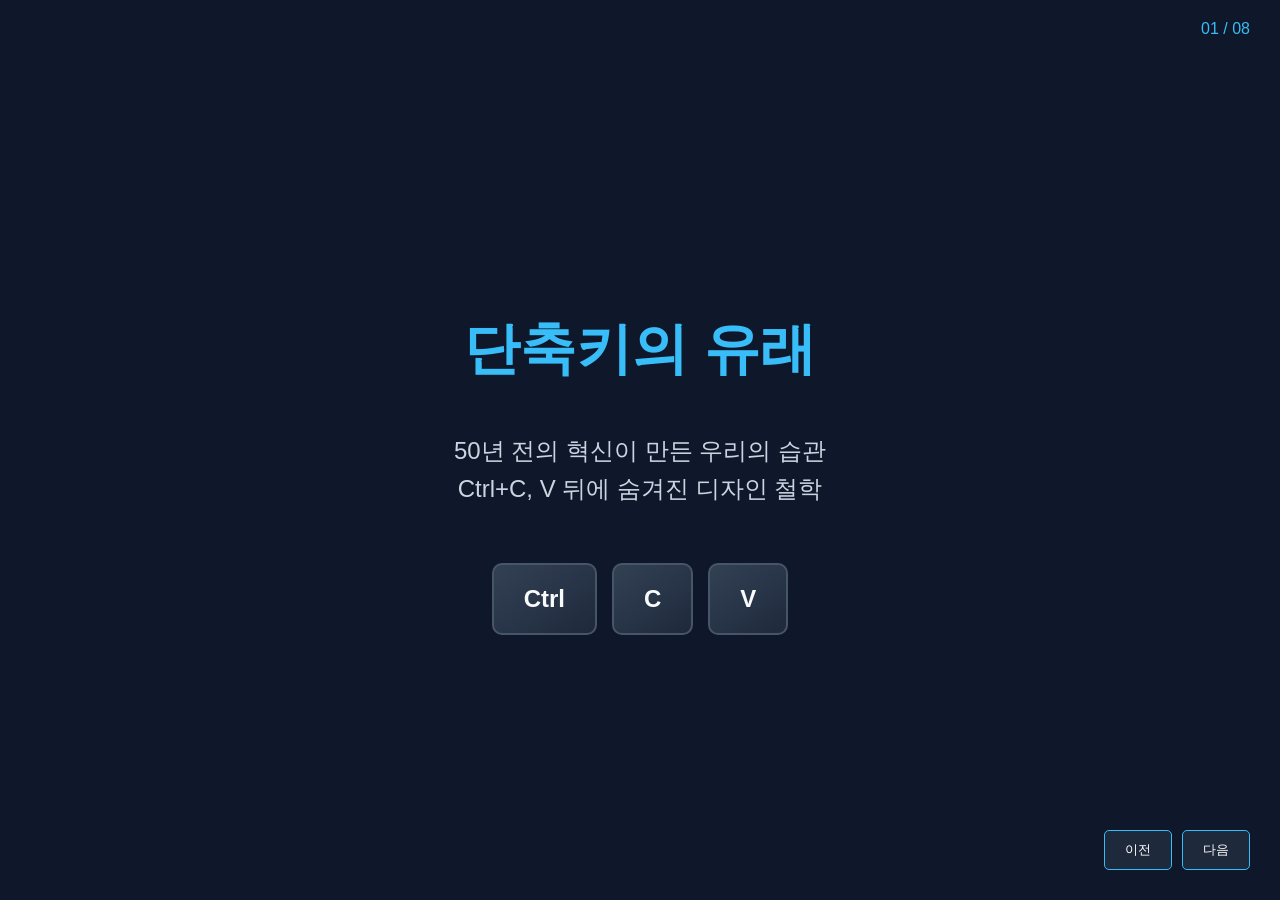
==== html/01_shortcut.html @ 4b8b97ea "Add files via upload" ====
<!DOCTYPE html>
<html lang="ko">
<head>
    <meta charset="UTF-8">
    <meta name="viewport" content="width=device-width, initial-scale=1.0">
    <title>단축키의 유래와 디자인 철학</title>
    <link rel="stylesheet" href="../css/01_shortcut.css"></link>
    <link rel="icon" type="image/png" href="https://cdn-icons-png.flaticon.com/512/8982/8982249.png"></link>
</head>
<!--<body !--onclick="nextSlide()">-->
<body>
    <div class="container">
        <!-- Slide 1 -->
        <section class="active">
            <div class="slide-number">01 / 08</div>
            <h1>단축키의 유래</h1>
            <p>50년 전의 혁신이 만든 우리의 습관<br>Ctrl+C, V 뒤에 숨겨진 디자인 철학</p>
            <!--<div class="key-container">
                <span class="shake-emoji" style="animation-delay: 0s;"> <div class="key">Ctrl</div></span>
                <span class="shake-emoji" style="animation-delay: 0.15s;"> <div class="key">C</div></span>
                <span class="shake-emoji" style="animation-delay: 0.3s;"> <div class="key">V</div></span>
            </div>
            -->
            <div class="key-container">
                <span class="shake-emoji" style="animation-delay: 0s; animation-duration: 1.5s;">
                    <div class="key">Ctrl</div>
                </span>
                <span class="shake-emoji" style="animation-delay: 0.1s; animation-duration: 2.0s;">
                    <div class="key">C</div>
                </span>
                <span class="shake-emoji" style="animation-delay: 0.3s; animation-duration: 2.5s;">
                    <div class="key">V</div>
                </span>
            </div>
        </section>

        <!-- Slide 2 -->
        <section>
            <div class="slide-number">02 / 08</div>
            <h2>왜 창 닫기는 Ctrl + W일까?</h2>
            <p>직관성과 안전성의 조화</p>
            <ul style="list-style:none; font-size: 1.5rem; line-height: 2.5;">
                <li>🪟 <span class="highlight">Window:</span> 창의 첫 글자</li>
                <li>🙌 <span class="highlight">접근성:</span> 왼손 조작 최적화 위치</li>
                <li>🦺 <span class="highlight">안전성:</span> 전체 종료와의 거리 두기</li>
            </ul>
        </section>

        <!-- Slide 03 -->
        <section>
            <div class="slide-number">03 / 08</div>
            <h2>미래의 탄생지, 제록스 파크(PARC)</h2>
            <p>단순한 연구소가 아닌, 현대 PC의 '유전자'가 설계된 곳입니다.</p>
            <div style="display: flex; gap: 40px; margin-top: 20px;">
                <div style="text-align: center;">
                    <div class ="vibrate-emoji" style="font-size: 3rem;">🖨️</div>
                    <div class="highlight">레이저 프린터</div>
                </div>
                <div style="text-align: center;">
                    <span class="shake-emoji"><div style="font-size: 3rem;">🖱️</div></span>
                    <div class="highlight">마우스</div>
                </div>
                <div style="text-align: center;">
                    <div class="pulse-emoji" style="font-size: 3rem;">🖼️</div>
                    <div class="highlight">그래픽 화면</div>
                </div>
            </div>
            <p style="margin-top:30px; font-size: 1.1rem; color: #94a3b8;">
                우리가 쓰는 모든 인터페이스의 기틀,<br> 
                <strong class="hover-target">
                    '제록스 알토(Alto)'
                    <img src="https://cdn.arstechnica.net/wp-content/uploads/2016/06/11400989606_a7964d27bb_k.jpg" alt="Xerox Alto" class="hover-image">
                </strong><br>
                가 이곳에서 탄생했습니다.
            </p>
        </section>

        <!-- Slide 04 -->
        <section>
            <div class="slide-number">04 / 08</div>
            <h2>단축키의 아버지, 래리 테슬러</h2>
            <p>"사용자를 모드(Mode)에 가두지 마라"</p>
            <div class="key" style="margin-top:20px; color:var(--accent-color); font-size: 2.5rem; padding: 30px 50px;">NO MODES</div>
            <p style="margin-top:20px;">
                복잡한 명령어가 아닌, 인간의 습관을 닮은 <br>
                <strong>'복사(C)'와 '붙여넣기(V)'</strong>를 세상에 제안했습니다.
            </p>
        </section>

        <!-- Slide 05 -->
        <section>
            <div class="slide-number">05 / 08</div>
            <h2 style="border-left: 5px solid #fbbf24;">"이건 황금 노다지입니다!"</h2>
            <p>1979년, 제록스 파크를 방문한 스티브 잡스의 충격</p>
            <div style="background: rgba(255,255,255,0.05); padding: 30px; border-radius: 15px; border-left: 5px solid #fbbf24; margin-top: 20px;">
                <p class="curtain-reveal" style="font-style: italic; font-size: 1.4rem; text-align: left;"><strong>
                    "당신들은 지금 황금 노다지 위에 앉아 있는데, <br>
                    왜 이걸 활용하지 않는 겁니까?"
                </p></strong>
            </div>
            <p style="margin-top:20px;">
                연구실에 잠들어 있던 단축키가
                <br>
                <strong style="font-size: 40px" class="hover-target">애플 매킨토시
                <img src="https://upload.wikimedia.org/wikipedia/commons/7/79/Computer_macintosh_128k%2C_1984_%28all_about_Apple_onlus%29.jpg" alt="Apple_Macintosh" class="hover-image">
                </strong>
                <br>
                를 통해 전 세계로 퍼져나가는 순간이었습니다.
            </p>
        </section>

        <!-- Slide 6 -->
        <section>
            <div class="slide-number">06 / 08</div>
            <h2>황금의 삼각지대: Z, X, C, V</h2>
            <p>인간의 오랜 습관을 키보드에 이식하다</p>
            <div class="key-container">
                <div class="key">Z</div><div class="key">X</div><div class="key">C</div><div class="key">V</div>
            </div>
            <p style="margin-top:30px; font-size: 1.2rem;">비상구(Z), 가위(X), 복사(C), 삽입(V)</p>
        </section>

        <!-- Slide 7 -->
        <section>
            <div class="slide-number">07 / 08</div>
            <h2>Ctrl vs Alt</h2>
            <p>조종사와 부조종사</p>
            <table style="width: 70%; margin-top: 30px; text-align: center; font-size: 1.2rem;">
                <tr style="border-bottom: 2px solid var(--accent-color);">
                    <th style="padding: 15px;">구분</th>
                    <th>Ctrl (조종사)</th>
                    <th>Alt (부조종사)</th>
                </tr>
                <tr>
                    <td style="padding: 15px;" class="highlight">역할</td>
                    <td>데이터 편집</td>
                    <td>시스템 조작</td>
                </tr>
                <tr>
                    <td style="padding: 15px;" class="highlight">명령 성격</td>
                    <td>"이 내용을 이렇게 바꿔!"</td>
                    <td>"이 프로그램을 이렇게 해!"</td>
                </tr>
                <tr>
                    <td style="padding: 15px;" class="highlight">주요 조합</td>
                    <td>Z, X, C, V, S, F</td>
                    <td>Tab, F4, Enter, Menu Access</td>
                </tr>
            </table>
        </section>

        <!-- Slide 8 -->
        <section>
            <div class="slide-number">08 / 08</div>
            
            <div class="curtain-reveal" style="max-width: 900px; border-left: 2px solid #fbbf24; padding-left: 30px;">
                <p style="font-style: italic; font-size: 2rem; line-height: 1.5; margin-bottom: 25px; text-align: left; color: var(--text-color); ">
                    <strong>"가장 깊은 가치를 지닌 기술은 사라지는 기술이다.<br>
                    그것은 일상의 짜임새 속에 녹아들어 우리가 구별할 수 없게 된다."</strong>
                </p>
                
                <p style="font-style: italic; font-size: 1rem; text-align: right; color: #64748b; margin-top: 5px;">
                    -마크 바이저 (Mark Weiser, PARC 최고기술책임자)
                </p>
            </div>
        </section>
    </div>

    <!--<div class="hint">방향키(← →)를 사용하세요</div>-->
    
    <div class="controls">
        <button class="btn" onclick="prevSlide(event)">이전</button>
        <button class="btn" onclick="nextSlide(event)">다음</button>
    </div>

    <script>
        let currentSlide = 0;
        const slides = document.querySelectorAll('section');

        function showSlide(index) {
            slides.forEach(s => s.classList.remove('active'));
            slides[index].classList.add('active');
        }

        function nextSlide(e) {
            if (e) e.stopPropagation();
            if (currentSlide < slides.length - 1) {
                currentSlide++;
                showSlide(currentSlide);
            }
        }

        function prevSlide(e) {
            if (e) e.stopPropagation();
            if (currentSlide > 0) {
                currentSlide--;
                showSlide(currentSlide);
            }
        }

        // 키보드 제어
        document.addEventListener('keydown', (e) => {
            if (e.key === 'ArrowRight' || e.key === ' ') nextSlide();
            if (e.key === 'ArrowLeft') prevSlide();
        });
    </script>
</body>
</html>
---- css/01_shortcut.css ----
:root {
    --bg-color: #0f172a;
    --card-bg: #1e293b;
    --accent-color: #38bdf8;
    --text-color: #f8fafc;
}
body, html {
    margin: 0; padding: 0;
    font-family: 'Pretendard', sans-serif;
    background-color: var(--bg-color);
    color: var(--text-color);
    overflow: hidden; /* 스크롤바 제거 */
}
.container {
    width: 100vw;
    height: 100vh;
    position: relative;
}
section {
    position: absolute;
    top: 0; left: 0;
    width: 100%; height: 100%;
    display: flex;
    flex-direction: column;
    justify-content: center;
    align-items: center;
    padding: 40px;
    box-sizing: border-box;
    opacity: 0;
    visibility: hidden;
    transition: opacity 0.5s ease-in-out;
}
section.active {
    opacity: 1;
    visibility: visible;
}
.slide-number {
    position: absolute; top: 20px; right: 30px;
    font-size: 1rem; color: var(--accent-color);
}
h1 { font-size: 3.5rem; margin-bottom: 20px; color: var(--accent-color); text-align: center; }
h2 { font-size: 2.5rem; margin-bottom: 30px; border-left: 5px solid var(--accent-color); padding-left: 15px; }
p { font-size: 1.5rem; line-height: 1.6; max-width: 1000px; text-align: center; color: #cbd5e1; }

/* 키보드 키 디자인 */
.key-container { display: flex; gap: 15px; margin-top: 30px; }
.key {
    background: linear-gradient(145deg, #334155, #1e293b);
    border: 2px solid #475569;
    border-radius: 10px;
    padding: 20px 30px;
    font-size: 1.5rem;
    font-weight: bold;
    box-shadow: 0 4px 0 #0f172a;
}
.highlight { color: var(--accent-color); font-weight: bold; }

/* 컨트롤 버튼 */
.controls {
    position: fixed; bottom: 30px; right: 30px;
    display: flex; gap: 10px; z-index: 100;
}
.btn {
    background: var(--card-bg);
    color: white; border: 1px solid var(--accent-color);
    padding: 10px 20px; cursor: pointer; border-radius: 5px;
    transition: 0.3s;
}
.btn:hover { background: var(--accent-color); color: var(--bg-color); }

.hint {
    position: fixed; bottom: 30px; left: 30px;
    font-size: 0.8rem; color: #64748b;
}

.hover-target {
    position: relative;            cursor: pointer;
}

.hover-image {
    display: none;
    position: absolute;
    bottom: 100%;
    left: 50%;
    transform: translateX(-50%);
    width: 650px;
    border-radius: 10px;
    box-shadow: 0 10px 15px rgba(0,0,0,0.2);
    z-index: 10;
}

.hover-target:hover .hover-image {
    display: block;
}

.vibrate-emoji {
  display: inline-block;
  animation: vibrate 0.3s infinite;
}

@keyframes vibrate {
    0% { transform: translate(0); }
    20% { transform: translate(-1px, 0px); }
    40% { transform: translate(1px, 0px); }
    60% { transform: translate(-1px, 0px); }
    80% { transform: translate(1px, 0px); }
    100% { transform: translate(0); }
}

.shake-emoji {
  display: inline-block;
  animation: tilt-shake 2.0s infinite;
}

@keyframes tilt-shake {
    0%   { transform: translate(0, 0) rotate(0deg); }
    10%  { transform: translate(-3px, -1px) rotate(-2deg); }
    20%  { transform: translate(2px, 1px) rotate(3deg); }
    30%  { transform: translate(-1px, 3px) rotate(-1deg); }
    40%  { transform: translate(3px, -2px) rotate(2deg); }
    50%  { transform: translate(-2px, -3px) rotate(-3deg); }
    60%  { transform: translate(1px, 2px) rotate(1deg); }
    70%  { transform: translate(-3px, 1px) rotate(-2deg); }
    80%  { transform: translate(2px, -1px) rotate(3deg); }
    90%  { transform: translate(-1px, -2px) rotate(-1deg); }
    100% { transform: translate(0, 0) rotate(0deg); }
}

.pulse-emoji {
  display: inline-block;
  animation: pulse 0.6s infinite ease-in-out;
}

@keyframes pulse {
  0% { transform: scale(1); }
  50% { transform: scale(1.15); }
  100% { transform: scale(1); }
}

.curtain-reveal {
    clip-path: inset(0 100% 0 0);
    display: inline-block;
}

section.active .curtain-reveal {
    animation: curtain-open 2s forwards;
    animation-delay: 1.0s;
}

@keyframes curtain-open {
    from{
        clip-path: inset(0 100% 0 0);
    }
    to{
        clip-path: inset(0 -5% 0 0);
    }
}
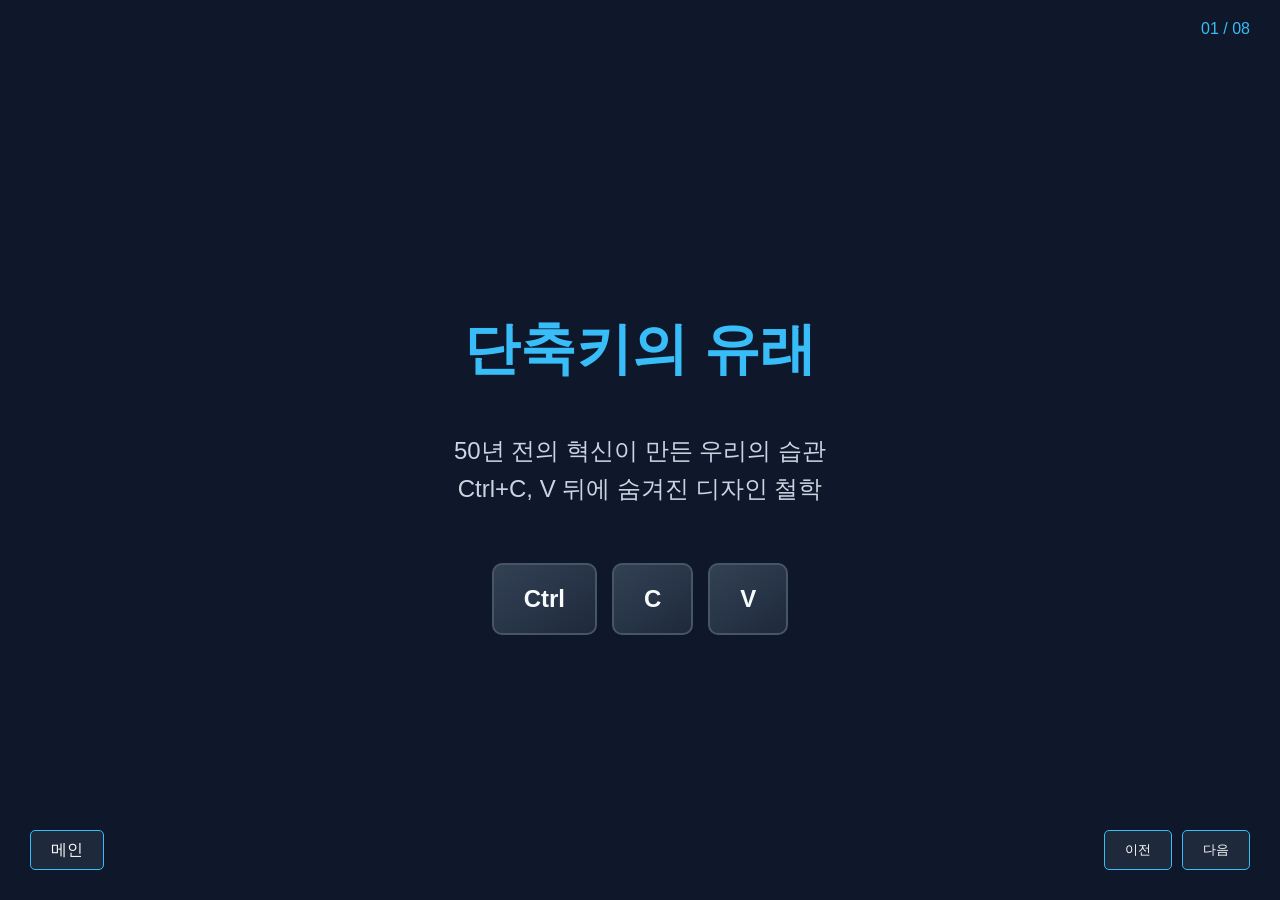
==== commit d60a728e: "메인으로 돌아가기 버튼 추가" ====
--- a/html/01_shortcut.html
+++ b/html/01_shortcut.html
@@ -168,6 +168,10 @@
 
     <!--<div class="hint">방향키(← →)를 사용하세요</div>-->
     
+    <div class="backtomain">
+        <a href="../index.html" class="btn" style="text-decoration: none;">메인</a>
+    </div>
+
     <div class="controls">
         <button class="btn" onclick="prevSlide(event)">이전</button>
         <button class="btn" onclick="nextSlide(event)">다음</button>
--- a/css/01_shortcut.css
+++ b/css/01_shortcut.css
@@ -1,4 +1,4 @@
- :root {
+:root {
     --bg-color: #0f172a;
     --card-bg: #1e293b;
     --accent-color: #38bdf8;
@@ -56,10 +56,28 @@
 .highlight { color: var(--accent-color); font-weight: bold; }
 
 /* 컨트롤 버튼 */
+
+.backtomain {
+    position: fixed; 
+    bottom: 30px; 
+    left: 30px;
+    z-index: 100;
+}
+
+.backtomain .btn {
+    display: inline-flex;
+    align-items: center;
+    justify-content: center;
+    text-decoration: none;
+    height: 40px; /* '이전/다음' 버튼과 높이 맞춤 */
+    box-sizing: border-box;
+}
+
 .controls {
     position: fixed; bottom: 30px; right: 30px;
     display: flex; gap: 10px; z-index: 100;
 }
+
 .btn {
     background: var(--card-bg);
     color: white; border: 1px solid var(--accent-color);
